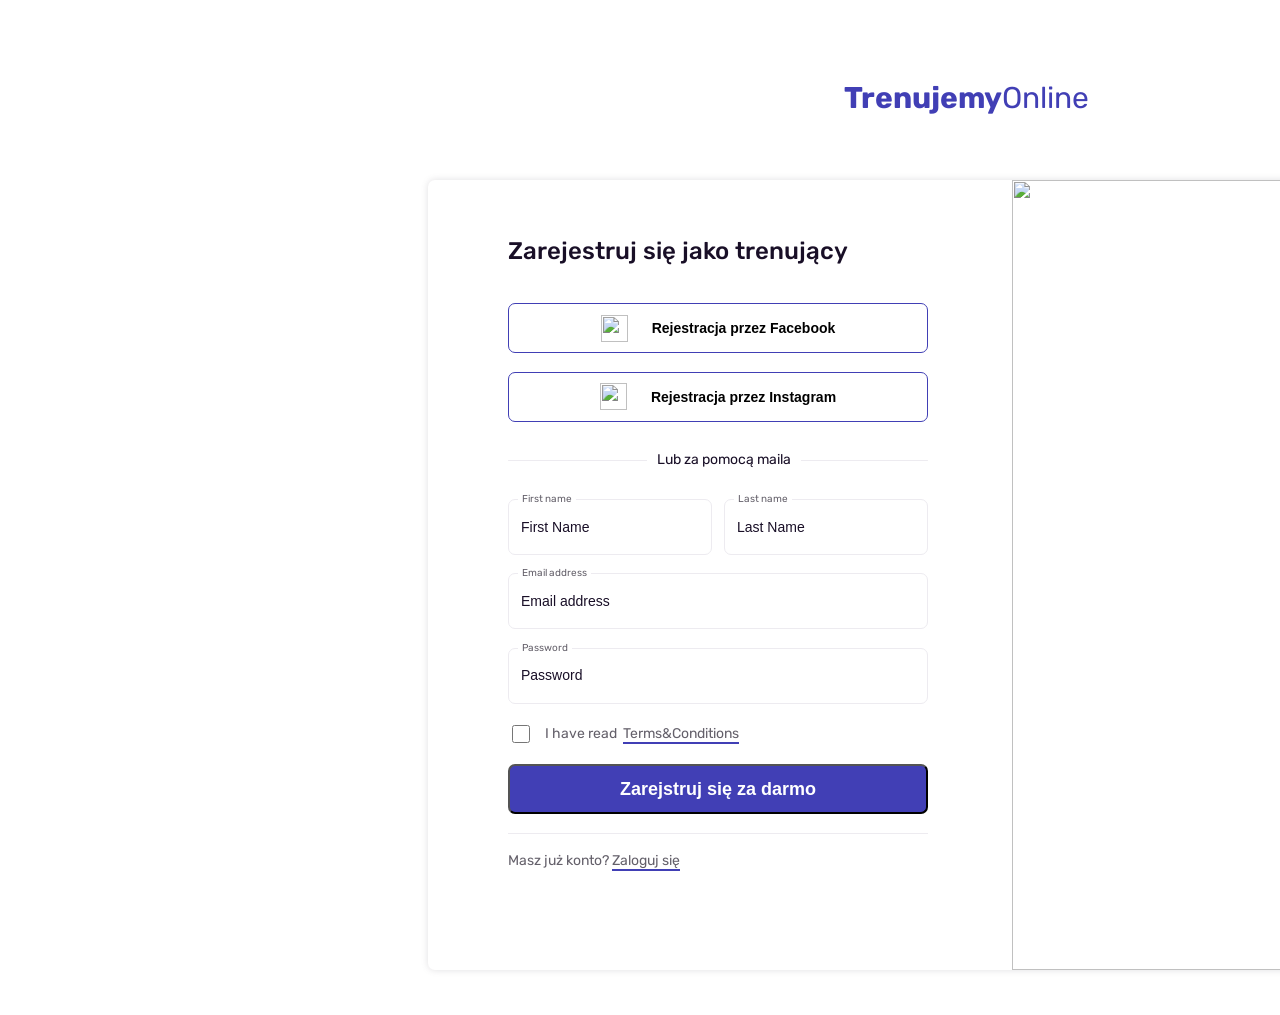
==== index.html @ af69eed2 "change html file" ====
<!DOCTYPE html>
<html lang="en">

<head>
    <meta charset="UTF-8">
    <meta http-equiv="X-UA-Compatible" content="IE=edge">
    <meta name="viewport" content="width=device-width, initial-scale=1.0">
    <title>Trenujemy2</title>
    <link rel="stylesheet" href="projekt.css">
    <link rel="preconnect" href="https://fonts.googleapis.com">
    <link rel="preconnect" href="https://fonts.gstatic.com" crossorigin>
    <link href="https://fonts.googleapis.com/css2?family=Rubik:wght@400;500&display=swap" rel="stylesheet">
</head>

<body>
    <span>
        <strong>Trenujemy</strong>Online
    </span>

    <div class="container0">

        <div class="container1">
            <span>Zarejestruj się jako trenujący</span>

            <button type="button" class="login-by">
                <img src="/trenujemyonline/logo-fb.png">
                <span>Rejestracja przez Facebook</span>
            </button>

            <button type="button" class="login-by">
                <img src="/trenujemyonline/logo-insta.png">
                <span>Rejestracja przez Instagram</span>
            </button>

            <div class="login-by-email">
                <span>Lub za pomocą maila</span>
            </div>

            <div class="first-last-name-div">
                <div>
                    <label for="Firstname">First name</label>
                    <input type="text" placeholder="First Name">
                </div>
                <div>
                    <label for="lastname">Last name</label>
                    <input type="text" placeholder="Last Name">
                </div>
            </div>

            <div class="email-password-div">
                <label for="Emailaddress">Email address</label>
                <input type="email" placeholder="Email address">
            </div>

            <div class="email-password-div">
                <label for="Password">Password</label>
                <input type="password" placeholder="Password">
            </div>

            <div class="checkbox-div">
                <input type="checkbox">
                <span>I have read <a href="" target="_blank">Terms&Conditions</a></span>
            </div>

            <button type="button" class="register-button">
                Zarejstruj się za darmo
            </button>

            <div class="grey-line"></div>

            <div>
                <span>Masz już konto?<a href="" target="_blank">Zaloguj się</a> </span>
            </div>
        </div>

        <img src="/trenujemyonline/mainphoto.png" class="mainphoto">

    </div>


</body>

</html>
---- projekt.css ----
html {
  font-family: "Rubik", sans-serif;
}

body {
  height: 999px;
}

body > span {
  position: absolute;
  width: 249px;
  height: 36px;
  margin-top: 72px;
  margin-left: 836px;
  color: #413fb5;
  font-size: 30px;
  font-weight: 400;
}

.container0 {
  position: absolute;
  width: 1080px;
  height: 790px;
  margin-top: 172px;
  margin-left: 420px;
  display: flex;
  justify-content: space-between;
  background: #ffffff;
  box-shadow: 0px 0px 7px rgba(100, 96, 106, 0.2);
  border-radius: 7px;
}

.container1 {
  width: 420px;
  height: 650px;
  margin-top: 48px;
  margin-left: 80px;
  display: flex;
  flex-direction: column;
  justify-content: space-around;
}
.container1 > span {
  width: 420px;
  height: 28px;
  margin-bottom: 20px;
  font-size: 24px;
  font-weight: 500;
  color: #190f27;
}
.login-by {
  width: 420px;
  height: 50px;
  border: 1.5px solid #413fb5;
  box-sizing: border-box;
  border-radius: 7px;
  background-color: #ffffff;
  display: flex;
  justify-content: center;
  align-items: center;
}
.login-by span {
  padding-left: 24px;
  font-size: 14px;
  font-weight: 700;
}

.login-by-email {
  width: 420px;
  height: 1px;
  margin: 20px 0;
  display: flex;
  justify-content: center;
  background-color: #edebf0;
  border-radius: 13px;
}
.login-by-email span {
  display: inline;
  height: 23px;
  font-size: 14px;
  margin-top: -9px;
  margin-left: 12px;
  padding: 0 10px;
  color: #190f27;
  background-color: #ffffff;
}
button img {
  width: 27px;
  height: 27px;
}

.first-last-name-div {
  width: 420px;
  height: 56px;
  display: flex;
  justify-content: space-between;
}
.first-last-name-div input {
  width: 204px;
  height: 56px;
  border: 1px solid #edebf0;
  box-sizing: border-box;
  border-radius: 7px;
  text-indent: 10px;
}
.email-password-div input {
  width: 420px;
  height: 56px;
  border: 1px solid #edebf0;
  box-sizing: border-box;
  border-radius: 7px;
  text-indent: 10px;
}

label {
  position: absolute;
  display: inline;
  font-size: 10px;
  height: 20px;
  margin-top: -6px;
  margin-left: 10px;
  padding: 0 4px;
  background-color: #ffffff;
}
::placeholder {
  font-size: 14px;
  color: #190f27;
  font-weight: 400;
}
.checkbox-div {
  display: flex;
  align-items: center;
}
.checkbox-div input {
  width: 18px;
  height: 18px;
  border: 1px solid #413fb5;
  box-sizing: border-box;
  border-radius: 2px;
}
.checkbox-div span {
  font-size: 14px;
  font-weight: 400;
  color: #64606a;
  padding-left: 12px;
}
a {
  font-size: 14px;
  font-weight: 400;
  color: #64606a;
  margin-left: 3px;
  text-decoration: none;
  border-bottom: 2px solid #413fb5;
}

.register-button {
  width: 420px;
  height: 50px;
  background: #413fb5;
  border-radius: 7px;
  color: #ffffff;
  font-size: 18px;
  font-weight: 800;
}
.grey-line {
  width: 420px;
  height: 1px;
  background-color: #edebf0;
}
.container1:last-of-type {
  font-size: 14px;
  font-weight: 400;
  color: #64606a;
}

img {
  width: 496px;
  height: 790px;
}
@media (max-width: 600px) {
  html {
    font-family: "Rubik", sans-serif;
  }

  body > span {
    position: absolute;
    width: 199px;
    height: 28px;
    margin-top: 32px;
    margin-left: 61px;
    color: #413fb5;
    font-size: 24px;
    font-weight: 400;
  }

  .container0 {
    position: absolute;
    width: 288px;
    height: 747px;
    margin-top: 92px;
    margin-left: 16px;
    background: #ffffff;
    box-shadow: 0px 0px 7px rgba(100, 96, 106, 0.2);
    border-radius: 7px;
  }

  .container1 {
    width: 288px;
    height: 747px;
    margin-top: -10px;
    margin-left: 16px;
    display: flex;
    flex-direction: column;
    justify-content: space-around;
  }
  .container1 > span {
    width: 256px;
    height: 28px;
    margin-top: 24px;
    margin-bottom: 20px;
    font-size: 18px;
    font-weight: 500;
    color: #190f27;
  }
  .login-by {
    width: 256px;
    height: 50px;
    border: 1.5px solid #413fb5;
    box-sizing: border-box;
    border-radius: 7px;
    background-color: #ffffff;
    display: flex;
    justify-content: center;
    align-items: center;
  }
  .login-by span {
    padding-left: 18px;
    font-size: 12px;
    font-weight: 700;
  }

  .login-by-email {
    width: 256px;
    height: 1px;
    margin: 20px 0;
    display: flex;
    justify-content: center;
    background-color: #edebf0;
    border-radius: 13px;
  }
  .login-by-email span {
    display: inline;
    height: 23px;
    font-size: 10px;
    margin-top: -5px;
    margin-left: 12px;
    padding: 0 10px;
    color: #190f27;
    background-color: #ffffff;
  }
  button img {
    width: 27px;
    height: 27px;
  }

  .first-last-name-div {
    width: 256px;
    height: 138px;
    display: flex;
    flex-direction: column;
    justify-content: space-between;
  }
  .first-last-name-div input {
    width: 256px;
    height: 56px;
    border: 1px solid #edebf0;
    box-sizing: border-box;
    border-radius: 7px;
    text-indent: 10px;
  }
  .email-password-div input {
    width: 256px;
    height: 56px;
    border: 1px solid #edebf0;
    box-sizing: border-box;
    border-radius: 7px;
    text-indent: 10px;
  }

  label {
    position: absolute;
    display: inline;
    font-size: 10px;
    height: 20px;
    margin-top: -6px;
    margin-left: 10px;
    padding: 0 4px;
    background-color: #ffffff;
  }
  ::placeholder {
    font-size: 12px;
    color: #190f27;
    font-weight: 400;
  }
  .checkbox-div {
    display: flex;
    align-items: center;
  }
  .checkbox-div input {
    width: 18px;
    height: 18px;
    border: 1px solid #413fb5;
    box-sizing: border-box;
    border-radius: 2px;
  }
  .checkbox-div span {
    font-size: 12px;
    font-weight: 400;
    color: #64606a;
    padding-left: 12px;
  }
  a {
    font-size: 12px;
    font-weight: 400;
    color: #64606a;
    margin-left: 3px;
    text-decoration: none;
    border-bottom: 2px solid #413fb5;
  }

  .register-button {
    width: 256px;
    height: 50px;
    background: #413fb5;
    border-radius: 7px;
    color: #ffffff;
    font-size: 14px;
    font-weight: 800;
  }
  .grey-line {
    width: 256px;
    height: 1px;
    background-color: #edebf0;
  }
  .container1:last-of-type {
    font-size: 12px;
    font-weight: 400;
    color: #64606a;
  }

  .container0 > img {
    width: 496px;
    height: 790px;
    display: none;
  }
}
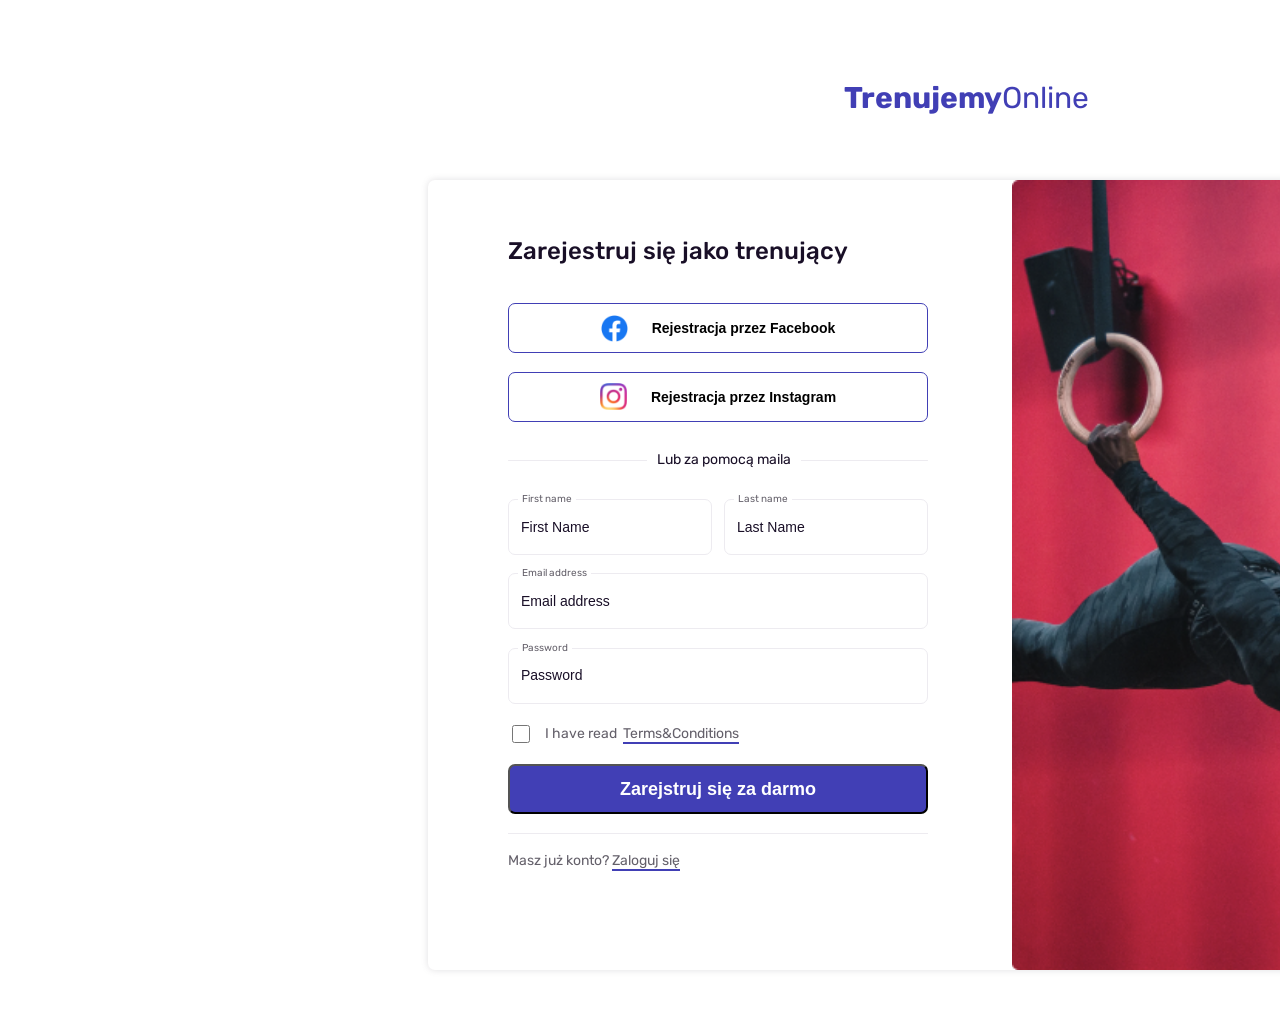
==== commit 0c3eb040: "added folder for images" ====
--- a/index.html
+++ b/index.html
@@ -23,12 +23,12 @@
             <span>Zarejestruj się jako trenujący</span>
 
             <button type="button" class="login-by">
-                <img src="/trenujemyonline/logo-fb.png">
+                <img src="/images/logo-fb.png">
                 <span>Rejestracja przez Facebook</span>
             </button>
 
             <button type="button" class="login-by">
-                <img src="/trenujemyonline/logo-insta.png">
+                <img src="/images/logo-insta.png">
                 <span>Rejestracja przez Instagram</span>
             </button>
 
@@ -73,7 +73,7 @@
             </div>
         </div>
 
-        <img src="/trenujemyonline/mainphoto.png" class="mainphoto">
+        <img src="/images/mainphoto.png" class="mainphoto">
 
     </div>
 
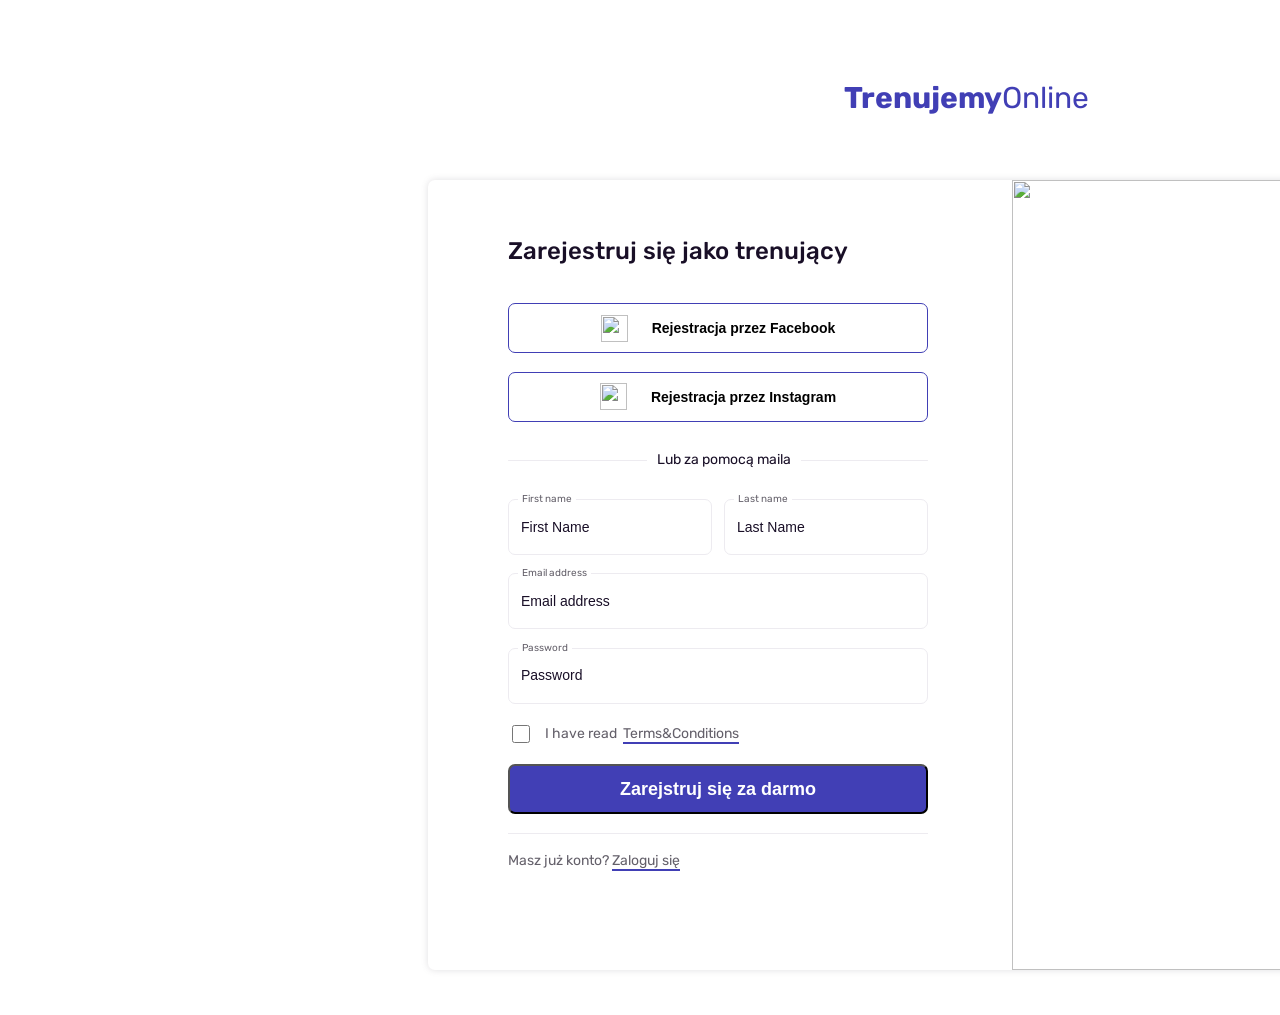
==== commit c5991e90: "change png to PNG" ====
--- a/index.html
+++ b/index.html
@@ -23,12 +23,12 @@
             <span>Zarejestruj się jako trenujący</span>
 
             <button type="button" class="login-by">
-                <img src="/images/logo-fb.png">
+                <img src="/images/logo-fb.PNG">
                 <span>Rejestracja przez Facebook</span>
             </button>
 
             <button type="button" class="login-by">
-                <img src="/images/logo-insta.png">
+                <img src="/images/logo-insta.PNG">
                 <span>Rejestracja przez Instagram</span>
             </button>
 
@@ -73,7 +73,7 @@
             </div>
         </div>
 
-        <img src="/images/mainphoto.png" class="mainphoto">
+        <img src="/images/mainphoto.PNG" class="mainphoto">
 
     </div>
 
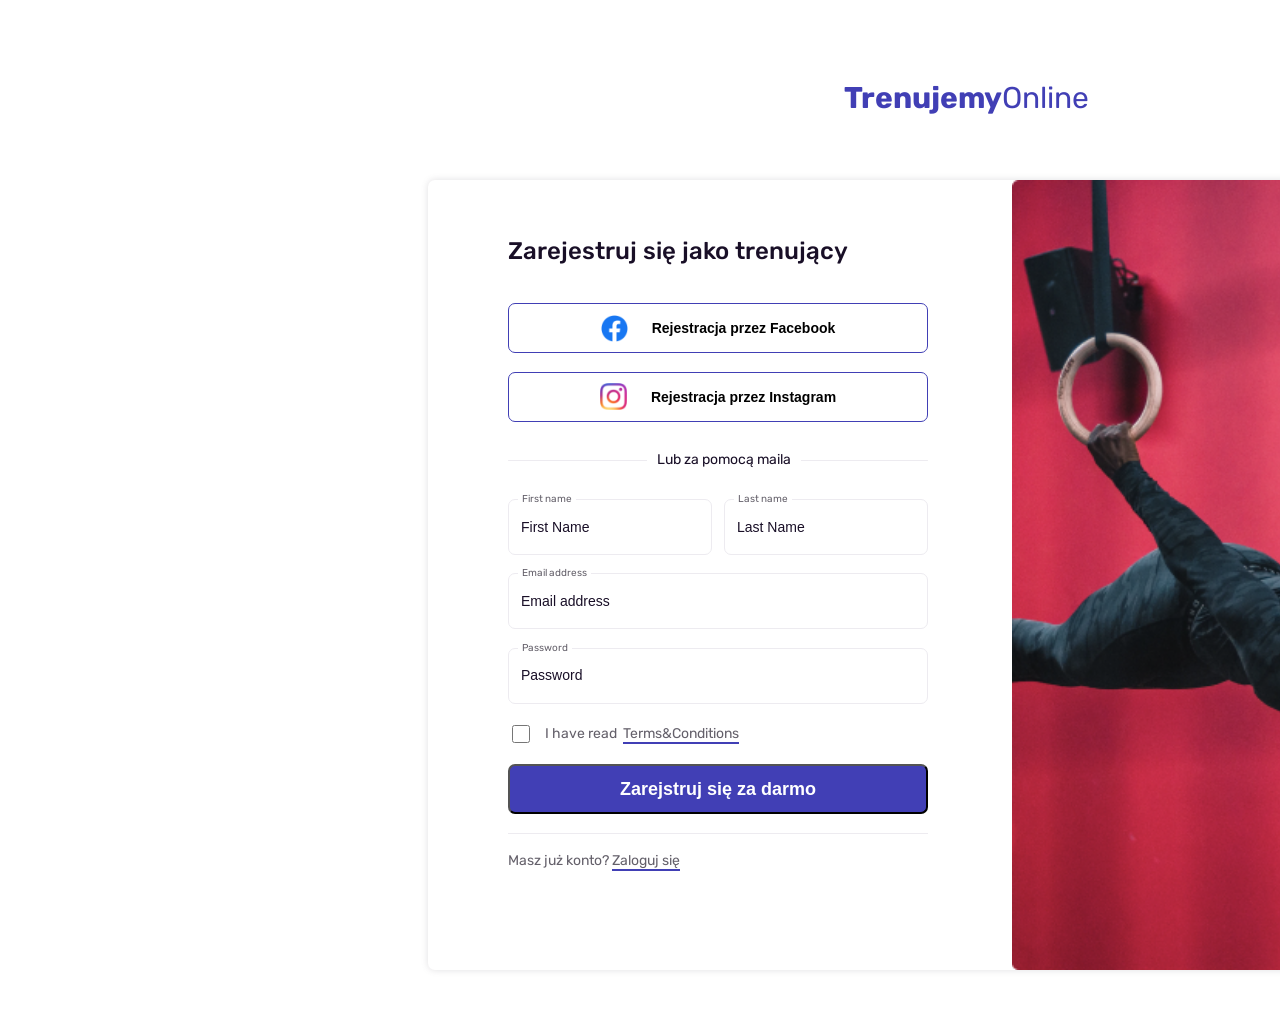
==== commit 26452622: "change png" ====
--- a/index.html
+++ b/index.html
@@ -23,12 +23,12 @@
             <span>Zarejestruj się jako trenujący</span>
 
             <button type="button" class="login-by">
-                <img src="/images/logo-fb.PNG">
+                <img src="images/logo-fb.png">
                 <span>Rejestracja przez Facebook</span>
             </button>
 
             <button type="button" class="login-by">
-                <img src="/images/logo-insta.PNG">
+                <img src="images/logo-insta.png">
                 <span>Rejestracja przez Instagram</span>
             </button>
 
@@ -73,7 +73,7 @@
             </div>
         </div>
 
-        <img src="/images/mainphoto.PNG" class="mainphoto">
+        <img src="images/mainphoto.png" class="mainphoto">
 
     </div>
 
